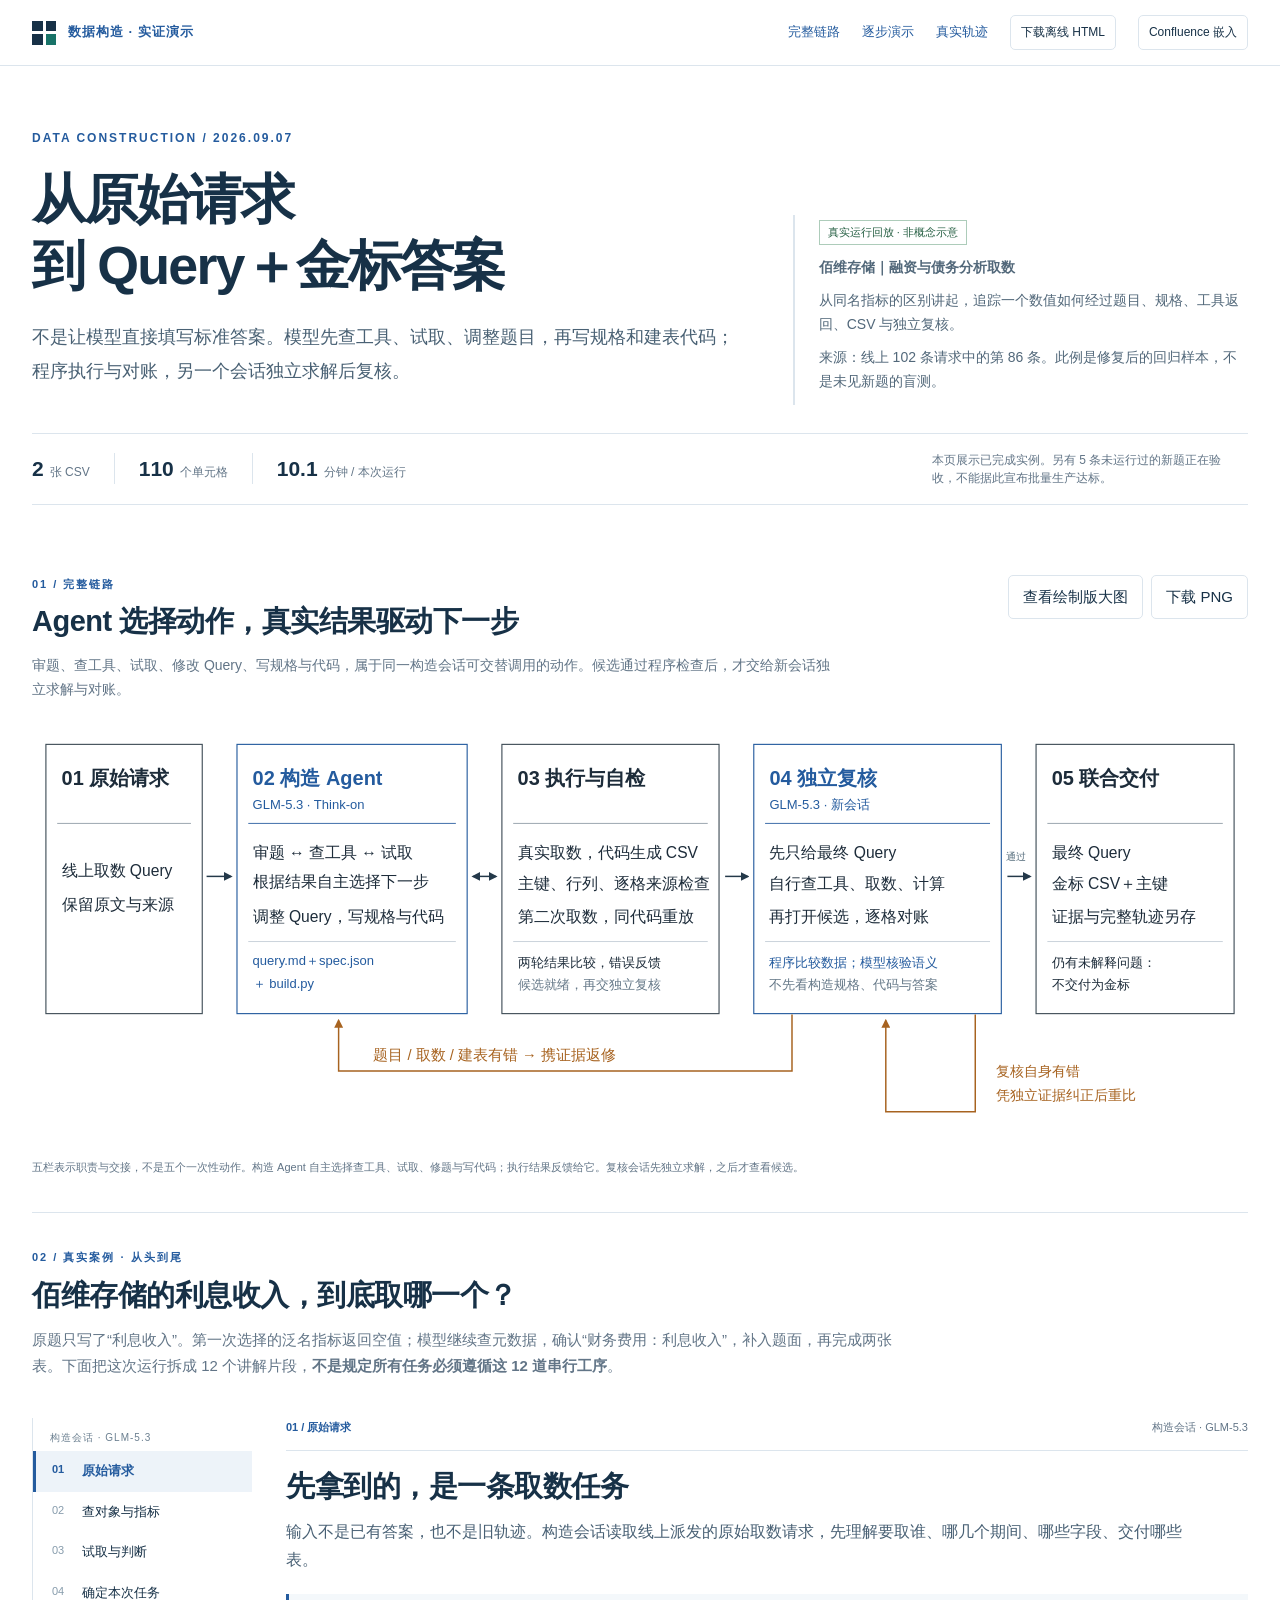
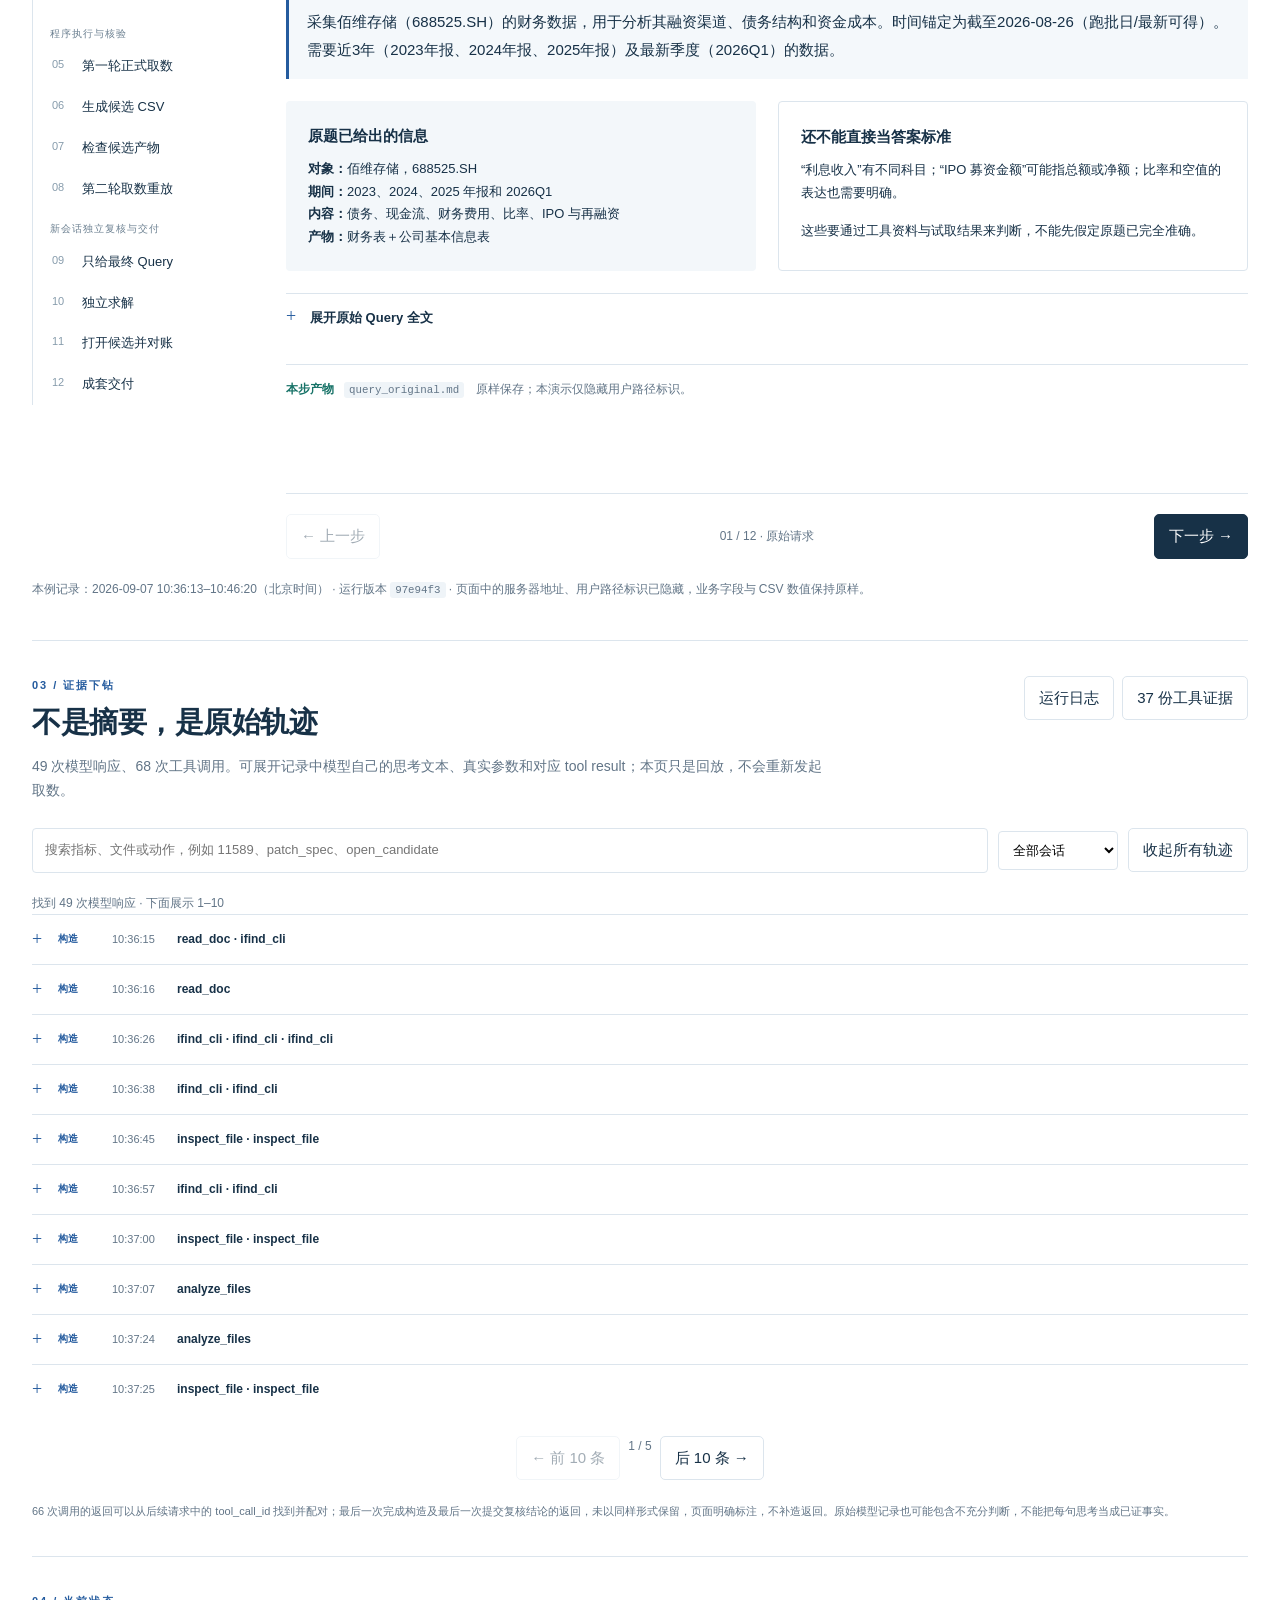
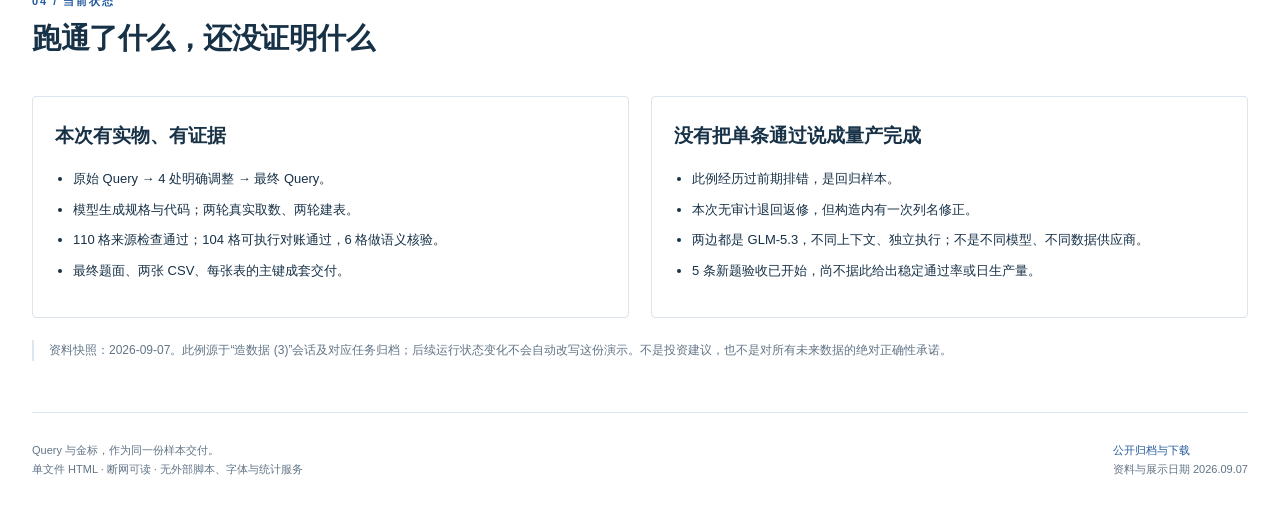
==== pipeline-20260907/index.html @ 7c8c0721 "Add evidence-backed data construction walkthrough" ====
<!doctype html>
<html lang="zh-CN">
<head>
<meta charset="utf-8"><meta name="viewport" content="width=device-width,initial-scale=1">
<meta name="description" content="从线上 Query 到金标 CSV：基于一条真实 GLM-5.3 运行的逐步演示，含规格、原始工具返回、完整轨迹与交付物。">
<title>数据构造｜从原始请求到 Query＋金标答案</title>
<style>
:root{--ink:#173147;--muted:#627587;--blue:#245b9e;--teal:#187368;--line:#dce5ed;--pale:#f3f7fa;--amber:#9e6017;--paper:#fff;--font:"Microsoft YaHei UI","PingFang SC","Noto Sans CJK SC",sans-serif}
*{box-sizing:border-box}html{scroll-behavior:smooth;scroll-padding-top:82px}body{margin:0;background:var(--paper);color:var(--ink);font-family:var(--font);line-height:1.75;font-size:15px}button,input,select{font:inherit}button,a{touch-action:manipulation}button{cursor:pointer}a{color:var(--blue);text-decoration:none}a:hover{text-decoration:underline}button{color:inherit;background:white;border:1px solid var(--line);border-radius:5px;padding:8px 14px}button:hover{background:var(--pale);border-color:#9db4c9}button:disabled{opacity:.4;cursor:default}button:focus-visible,a:focus-visible,input:focus-visible,select:focus-visible,summary:focus-visible{outline:3px solid #77aadb;outline-offset:3px}.primary{background:var(--ink);color:white;border-color:var(--ink)}.primary:hover{background:var(--blue);color:white}.small{font-size:12px}.muted{color:var(--muted)}.mono,code,pre{font-family:"Cascadia Code",Consolas,monospace}code{font-size:.9em;background:#eff4f8;padding:2px 5px;border-radius:3px;overflow-wrap:anywhere}pre{white-space:pre-wrap;overflow-wrap:anywhere;line-height:1.7;font-size:12px;margin:12px 0 0;padding:16px;background:#f4f7fa;color:#334c60;max-height:430px;overflow:auto;border:1px solid var(--line);border-radius:4px}h1,h2,h3,h4,p{margin-top:0}h1{font-size:clamp(32px,4.2vw,58px);line-height:1.22;letter-spacing:-1.8px;font-weight:750;margin-bottom:22px}h2{font-size:29px;line-height:1.35;letter-spacing:-.5px;margin-bottom:12px}h3{font-size:19px;margin-bottom:12px}h4{font-size:15px;margin-bottom:9px}p{margin-bottom:16px}.wrap{width:min(1240px,calc(100% - 64px));margin:auto}.topbar{position:sticky;top:0;z-index:20;background:rgba(255,255,255,.97);border-bottom:1px solid var(--line)}.topinner{height:65px;display:flex;align-items:center;justify-content:space-between;gap:20px}.brand{display:flex;align-items:center;gap:12px;font-size:13px;font-weight:700;letter-spacing:1px}.brandmark{width:24px;height:24px;display:grid;grid-template-columns:repeat(2,1fr);gap:3px}.brandmark i{background:var(--ink)}.brandmark i:last-child{background:var(--teal)}.topnav{display:flex;align-items:center;gap:22px;font-size:13px}.topnav button{font-size:12px;padding:6px 10px}.hero{padding:62px 0 35px}.eyebrow{font-size:12px;letter-spacing:2px;text-transform:uppercase;color:var(--blue);font-weight:700;margin-bottom:18px}.hero-grid{display:grid;grid-template-columns:1.55fr 1fr;gap:55px;align-items:end}.lead{font-size:18px;line-height:1.9;max-width:730px;color:#496174}.hero-note{border-left:2px solid var(--line);padding:3px 0 3px 24px}.hero-note p{font-size:14px;color:#52687a;margin:0 0 8px}.stamp{display:inline-block;font-size:11px;border:1px solid #adccba;color:#276044;padding:2px 8px;margin-bottom:10px}.headline-number{font-size:28px;font-weight:700;letter-spacing:-1px}.runline{display:flex;gap:0;border-top:1px solid var(--line);border-bottom:1px solid var(--line);margin-top:28px;padding:17px 0;align-items:center;flex-wrap:wrap}.runline>div{padding:0 24px;border-left:1px solid var(--line);line-height:1.5}.runline>div:first-child{padding-left:0;border-left:0}.runline strong{font-size:21px;margin-right:6px}.runline span{font-size:12px;color:var(--muted)}.runline .runstatus{margin-left:auto;border:0;font-size:12px;max-width:340px;color:var(--muted)}section{padding:35px 0;border-bottom:1px solid var(--line)}.sectionhead{display:flex;justify-content:space-between;gap:24px;align-items:flex-start;margin-bottom:25px}.sectionhead p{font-size:14px;color:var(--muted);margin:0;max-width:800px}.sectionhead .buttons{flex-shrink:0}.sectionlabel{font-size:11px;letter-spacing:2px;color:var(--blue);font-weight:700;margin-bottom:8px}.buttons{display:flex;gap:8px;flex-wrap:wrap}.flow-row{display:grid;grid-template-columns:138px repeat(4,1fr);border-top:1px solid var(--line);padding:20px 0;gap:16px;align-items:stretch}.flow-role{font-size:13px;padding-top:9px;font-weight:700}.flow-role span{display:block;font-weight:400;color:var(--muted);font-size:11px;margin-top:6px}.flow-node{padding:10px 12px 12px;text-align:left;position:relative;min-height:110px;border:0;border-left:1px solid var(--line);border-radius:0;background:white}.flow-node:hover{border-color:var(--blue);background:#f3f7fb}.flow-node b{display:block;font-size:15px;margin:5px 0}.flow-node small{display:block;font-size:11px;line-height:1.7;color:var(--muted)}.flow-node .num{font-size:11px;color:var(--blue);letter-spacing:1px}.flow-node:not(:last-child):after{content:'→';position:absolute;right:-15px;top:45px;color:#92a7b8;font-size:17px}.flow-bottom{display:flex;gap:25px;font-size:12px;padding:14px 16px;background:var(--pale);color:#506879}.flow-bottom strong{color:var(--ink)}.walkthrough{padding-bottom:40px}.casehead{display:flex;gap:25px;align-items:center;margin-bottom:23px}.casecode{display:inline-block;font-size:11px;color:var(--blue);letter-spacing:1px;border-bottom:2px solid var(--blue);padding-bottom:5px;margin-bottom:10px}.caseintro{font-size:15px;color:var(--muted);max-width:875px}.walk-layout{display:grid;grid-template-columns:220px minmax(0,1fr);gap:34px;align-items:start}.step-nav{position:sticky;top:85px;border-left:1px solid var(--line)}.navgroup{font-size:10px;color:#6c8091;letter-spacing:1px;padding:11px 17px 4px}.step-nav button{display:flex;gap:12px;text-align:left;width:100%;padding:9px 16px;border:0;border-left:3px solid transparent;border-radius:0;font-size:13px}.step-nav button span{color:#879cac;font-size:11px;min-width:18px}.step-nav button[aria-current=step]{background:#edf3f9;border-left-color:var(--blue);font-weight:700;color:var(--blue)}.step-nav button[aria-current=step] span{color:var(--blue)}.stage{min-height:650px;display:none}.stage.active{display:block}.stage-top{display:flex;justify-content:space-between;align-items:center;font-size:11px;color:var(--muted);margin-bottom:16px;border-bottom:1px solid var(--line);padding-bottom:12px}.stage-top b{color:var(--blue)}.stage .intro{font-size:16px;color:#486074;max-width:900px}.split{display:grid;grid-template-columns:1fr 1fr;gap:22px;margin:22px 0}.split-wide{display:grid;grid-template-columns:1.3fr 1fr;gap:24px}.box{background:var(--pale);padding:22px;border-radius:4px}.box.plain{background:white;border:1px solid var(--line)}.box h4{color:var(--ink)}.box p:last-child{margin-bottom:0}.box p,.box li{font-size:13px}.box ul{padding-left:18px;margin:8px 0}.quote{font-size:15px;line-height:1.9;border-left:3px solid var(--blue);padding:14px 18px;margin:20px 0;background:#f4f8fb}.artifact{font-size:12px;color:var(--muted);border-top:1px solid var(--line);padding-top:14px;margin-top:22px}.artifact strong{color:var(--teal);margin-right:10px}details{border-top:1px solid var(--line);margin-top:14px;padding:12px 0}summary{font-size:13px;font-weight:600;cursor:pointer;list-style:none;display:flex;gap:10px;align-items:baseline}summary:before{content:'+';color:var(--blue);font:18px Consolas;min-width:14px}details[open]>summary:before{content:'−'}summary small{font-weight:400;color:var(--muted);margin-left:auto}.proofnote{font-size:11px;color:var(--muted);margin:10px 0 0}.table-wrap{overflow-x:auto;border:1px solid var(--line);border-radius:4px;margin:16px 0;max-height:470px}table{border-collapse:collapse;width:100%;font-size:12px}th{background:#edf3f7;color:#3e566a;text-align:left;font-weight:600;position:sticky;top:0;z-index:1}th,td{border-bottom:1px solid var(--line);padding:11px 13px;vertical-align:top;white-space:nowrap}tr:last-child td{border-bottom:0}td{font-variant-numeric:tabular-nums}td.wrapcell{white-space:normal;min-width:220px;max-width:430px}tbody tr:hover{background:#f8fbfd}.highlight td{background:#eef7f5}.tag{font-size:10px;background:#e7f2ef;color:#236559;padding:2px 6px;white-space:nowrap}.badtag{background:#fff1df;color:#925911}.metricfocus{font-family:Consolas,monospace;font-size:34px;letter-spacing:-1px;color:var(--teal);line-height:1.25;margin:8px 0}.cellpath{display:grid;grid-template-columns:1fr 22px 1fr 22px 1fr;gap:5px;align-items:center;margin:20px 0}.cellpath>div{min-width:0;padding:15px 12px;background:var(--pale);font-size:12px}.cellpath>span{color:var(--muted);text-align:center}.cellpath b{display:block;color:var(--teal);font:18px Consolas;margin:7px 0;overflow-wrap:anywhere}.cellpath small{color:var(--muted);font-size:10px}.patch-grid{display:grid;grid-template-columns:1fr 1fr;gap:12px;margin-top:16px}.patch-grid>div{padding:14px;background:var(--pale);font-size:12px;white-space:pre-wrap;overflow-wrap:anywhere}.patch-grid .after{background:#edf6f2}.patch-label{font-size:10px;letter-spacing:1px;color:var(--muted);display:block;margin-bottom:10px}.callout{padding:15px 18px;border-left:3px solid var(--teal);background:#f2f8f6;font-size:13px;margin:20px 0}.callout.warning{border-color:var(--amber);background:#fcf7ee}.resultstrip{display:flex;gap:30px;border-top:1px solid var(--line);border-bottom:1px solid var(--line);padding:20px 0;margin:22px 0}.resultstrip div{flex:1;font-size:12px;color:var(--muted)}.resultstrip strong{display:block;font-size:27px;line-height:1.3;color:var(--teal)}.pager{display:flex;justify-content:space-between;border-top:1px solid var(--line);padding-top:20px;margin-top:25px;gap:20px;align-items:center}.pager span{font-size:12px;color:var(--muted)}.sectionfoot{font-size:12px;color:var(--muted);padding-top:20px}.route-tree{font:12px/1.8 Consolas,monospace;background:var(--pale);padding:20px;white-space:pre-wrap;overflow-wrap:anywhere}.gold-toolbar{display:flex;align-items:center;gap:10px;flex-wrap:wrap;font-size:12px}.gold-toolbar select{max-width:100%;padding:7px;border:1px solid var(--line);border-radius:4px;background:white;color:var(--ink)}.toolbar{display:flex;gap:10px;flex-wrap:wrap;margin:20px 0;align-items:center}.toolbar input{flex:1;min-width:180px;border:1px solid var(--line);border-radius:4px;padding:10px 12px;font-size:13px}.toolbar select{border:1px solid var(--line);padding:10px;border-radius:4px;background:white;font-size:13px}.trace-row{border-top:1px solid var(--line);margin:0;padding:14px 0}.trace-row summary{display:grid;grid-template-columns:16px 44px 55px minmax(0,1fr);gap:10px;align-items:center}.trace-row summary .trace-time{font-size:11px;font-weight:400;color:var(--muted)}.trace-row summary .trace-title{font-size:12px;overflow-wrap:anywhere}.role-chip{font-size:10px;color:var(--blue);font-weight:600}.role-chip.audit{color:var(--teal)}.trace-body{padding:5px 0 10px 36px}.trace-body p{font-size:13px;white-space:pre-wrap}.trace-body details{padding:8px 0;margin-top:8px}.trace-body pre{max-height:360px;font-size:11px}.trace-meta{font-size:10px;color:var(--muted);margin:13px 0}.countline{font-size:12px;color:var(--muted)}.trace-controls{display:flex;gap:8px;justify-content:center;margin:22px 0}.footer{padding:28px 0 40px;font-size:11px;color:var(--muted)}.footer .wrap{display:flex;justify-content:space-between;gap:25px}.footer p{margin:0}dialog{border:1px solid var(--line);border-radius:8px;padding:28px;max-width:760px;width:calc(100% - 40px);max-height:90vh;color:var(--ink);box-shadow:0 15px 60px #152a4226}dialog::backdrop{background:#162d4670}dialog header{display:flex;justify-content:space-between;gap:20px;align-items:center;margin-bottom:20px}dialog header h3{margin:0}dialog img{display:block;width:100%;height:auto}#flowDialog{max-width:1500px}.embed-note{font-size:13px}.toast{position:fixed;bottom:22px;left:50%;transform:translateX(-50%);background:var(--ink);color:white;padding:10px 18px;border-radius:5px;font-size:13px;z-index:100;max-width:90%;display:none}.filepill{display:inline-block;border:1px solid var(--line);font-size:11px;padding:5px 9px;margin:3px;overflow-wrap:anywhere}.stage .mini{font-size:12px;color:var(--muted)}.audit-split{display:grid;grid-template-columns:1fr 1fr;gap:22px;margin:22px 0}.audit-split>div{border-top:3px solid var(--blue);padding-top:18px}.audit-split>div:last-child{border-color:var(--teal)}.short-list{padding-left:20px;font-size:14px}.short-list li{padding:4px 0}.query-toggle{display:flex;gap:7px;margin-bottom:10px}.query-toggle button[aria-pressed=true]{background:var(--ink);color:white}.querytext{max-height:550px;font-family:var(--font);font-size:13px;line-height:1.9}.statusnote{border-left:2px solid var(--line);padding-left:15px;font-size:12px;color:var(--muted)}.visually-hidden{position:absolute;width:1px;height:1px;padding:0;margin:-1px;overflow:hidden;clip:rect(0,0,0,0)}
@media(max-width:1000px){.wrap{width:calc(100% - 40px)}.hero-grid{grid-template-columns:1fr;gap:12px}.hero-note{max-width:700px}.runline .runstatus{margin-left:0;padding-left:0;margin-top:12px;max-width:none;width:100%}.flow-row{grid-template-columns:100px repeat(4,1fr);gap:8px}.flow-node{padding:8px}.flow-node b{font-size:13px}.flow-node small{font-size:10px}.flow-node:not(:last-child):after{right:-10px}.walk-layout{grid-template-columns:175px minmax(0,1fr);gap:24px}.step-nav button{font-size:12px;padding-left:10px}.split-wide{grid-template-columns:1fr}.topnav{gap:15px}.topnav a:nth-child(3){display:none}}
@media(max-width:720px){body{font-size:14px}.wrap{width:calc(100% - 32px)}.topinner{height:57px}.brand{font-size:11px;letter-spacing:0}.brandmark{width:19px;height:19px}.topnav{gap:10px}.topnav a{display:none}.topnav button{font-size:11px;padding:5px 8px}.hero{padding-top:35px}h1{font-size:35px;letter-spacing:-1px}h2{font-size:24px}.lead{font-size:15px}.hero-note{padding-left:14px}.runline>div{padding:0 13px}.runline strong{font-size:18px}.runline .runstatus{font-size:11px}.sectionhead{display:block}.sectionhead .buttons{margin-top:14px}.flow-row{grid-template-columns:1fr 1fr;padding-top:12px;gap:8px}.flow-role{grid-column:1/-1;display:flex;gap:12px;align-items:baseline;padding-bottom:4px}.flow-role span{display:inline}.flow-node{min-height:102px;border:1px solid var(--line);padding:10px}.flow-node b{font-size:14px}.flow-node small{font-size:11px}.flow-node:not(:last-child):after{display:none}.flow-bottom{display:block;font-size:11px}.flow-bottom div+div{margin-top:9px}.walk-layout{display:block}.step-nav{position:relative;top:auto;display:grid;grid-template-columns:repeat(4,1fr);gap:5px;border:0;margin-bottom:24px}.navgroup{display:none}.step-nav button{font-size:11px;line-height:1.5;border:1px solid var(--line);padding:8px 5px;gap:4px;flex-direction:column}.step-nav button[aria-current=step]{border-color:var(--blue)}.step-nav button span{font-size:9px}.stage{min-height:0}.stage .intro{font-size:14px}.split,.audit-split,.patch-grid{grid-template-columns:1fr}.box{padding:17px}.cellpath{grid-template-columns:1fr;gap:0}.cellpath>span{transform:rotate(90deg);padding:0;height:24px}.cellpath>div{display:flex;align-items:center;justify-content:space-between;gap:8px}.cellpath b{font-size:18px}.cellpath small{max-width:120px;text-align:right}.pager{gap:10px}.pager span{font-size:11px}.pager button{padding:8px 11px;font-size:12px}.resultstrip{gap:14px}.resultstrip strong{font-size:22px}.resultstrip div{font-size:11px}th,td{padding:10px;font-size:11px}.trace-row summary{grid-template-columns:14px 36px 48px minmax(0,1fr);gap:6px}.trace-row summary .trace-title{font-size:11px}.trace-body{padding-left:0}.footer .wrap{display:block}.footer p+p{margin-top:8px}.toolbar input{min-width:100%;width:100%}.toolbar select{flex:1}.sectionhead .buttons button{font-size:12px}.topnav button:first-of-type{display:none}dialog{padding:20px}section{padding:29px 0}}
@media(prefers-reduced-motion:reduce){html{scroll-behavior:auto}}
@media print{html{scroll-behavior:auto}body{font-size:11px}.topbar,.step-nav,.pager,.toolbar,.buttons,.topnav,.trace-controls,dialog,.footer a,#trace-section,.hide-print{display:none!important}.wrap{width:100%}.hero{padding:15px 0}.hero-grid{display:block}.hero-note{margin:12px 0}.hero h1{font-size:29px}h2{font-size:22px}h3{font-size:16px}.runline{margin-top:10px}.walk-layout{display:block}.stage{display:block!important;min-height:0;break-inside:avoid;margin:15px 0;padding-top:15px;border-top:1px solid #bbb}.stage-top{margin-bottom:8px}.stage .intro{font-size:12px}.split,.audit-split{gap:14px;margin:12px 0}.box{padding:12px}.quote{font-size:12px;padding:10px}.table-wrap{max-height:none}details{display:none}p{margin-bottom:10px}.sectionhead{margin-bottom:14px}section{padding:20px 0}.flow-row{grid-template-columns:100px repeat(4,1fr);padding:10px 0;gap:8px}.flow-node{min-height:90px}.flow-node small{font-size:9px}.flow-node b{font-size:11px}.sectionfoot,.mini,.proofnote{font-size:10px}.cellpath b{font-size:15px}.flow-bottom{display:none}.runline .runstatus{display:none}.gold-toolbar{display:none}th,td{font-size:9px;padding:6px}.metricfocus{font-size:25px}.resultstrip{padding:12px 0}.resultstrip strong{font-size:22px}.stage .artifact{font-size:10px}#walkthrough{border:0}.footer{padding:10px 0}}
</style>
</head>
<body>
<header class="topbar"><div class="wrap topinner"><a class="brand" href="#top" aria-label="回到顶部"><span class="brandmark" aria-hidden="true"><i></i><i></i><i></i><i></i></span>数据构造 · 实证演示</a><nav class="topnav" aria-label="页面导航"><a href="#flow">完整链路</a><a href="#walkthrough">逐步演示</a><a href="#trace-section">真实轨迹</a><button data-action="offline">下载离线 HTML</button><button data-action="share">Confluence 嵌入</button></nav></div></header>
<main id="top" class="wrap">
<div class="hero"><div class="eyebrow">DATA CONSTRUCTION / 2026.09.07</div><div class="hero-grid"><div><h1>从原始请求<br>到 Query＋金标答案</h1><p class="lead">不是让模型直接填写标准答案。模型先查工具、试取、调整题目，再写规格和建表代码；程序执行与对账，另一个会话独立求解后复核。</p></div><aside class="hero-note"><span class="stamp">真实运行回放 · 非概念示意</span><p><strong>佰维存储｜融资与债务分析取数</strong></p><p>从同名指标的区别讲起，追踪一个数值如何经过题目、规格、工具返回、CSV 与独立复核。</p><p class="small">来源：线上 102 条请求中的第 86 条。此例是修复后的回归样本，不是未见新题的盲测。</p></aside></div><div class="runline"><div><strong>2</strong><span>张 CSV</span></div><div><strong>110</strong><span>个单元格</span></div><div><strong>10.1</strong><span>分钟 / 本次运行</span></div><div class="runstatus">本页展示已完成实例。另有 5 条未运行过的新题正在验收，不能据此宣布批量生产达标。</div></div></div>

<section id="flow"><div class="sectionhead"><div><div class="sectionlabel">01 / 完整链路</div><h2>Agent 选择动作，真实结果驱动下一步</h2><p>审题、查工具、试取、修改 Query、写规格与代码，属于同一构造会话可交替调用的动作。候选通过程序检查后，才交给新会话独立求解与对账。</p></div><div class="buttons"><button data-action="diagram">查看绘制版大图</button><button data-action="png">下载 PNG</button></div></div><div id="overview"></div></section>

<section id="walkthrough" class="walkthrough"><div class="casehead"><div><div class="sectionlabel">02 / 真实案例 · 从头到尾</div><h2>佰维存储的利息收入，到底取哪一个？</h2><p class="caseintro">原题只写了“利息收入”。第一次选择的泛名指标返回空值；模型继续查元数据，确认“财务费用：利息收入”，补入题面，再完成两张表。下面把这次运行拆成 12 个讲解片段，<strong>不是规定所有任务必须遵循这 12 道串行工序</strong>。</p></div></div><div class="walk-layout"><nav class="step-nav" id="stepNav" aria-label="案例步骤"></nav><div><div id="stages"></div><div class="pager"><button id="prevStep">← 上一步</button><span id="stepCount" aria-live="polite">01 / 12</span><button id="nextStep" class="primary">下一步 →</button></div></div></div><div class="sectionfoot">本例记录：2026-09-07 10:36:13–10:46:20（北京时间） · 运行版本 <code>97e94f3</code> · 页面中的服务器地址、用户路径标识已隐藏，业务字段与 CSV 数值保持原样。</div></section>

<section id="trace-section"><div class="sectionhead"><div><div class="sectionlabel">03 / 证据下钻</div><h2>不是摘要，是原始轨迹</h2><p>49 次模型响应、68 次工具调用。可展开记录中模型自己的思考文本、真实参数和对应 tool result；本页只是回放，不会重新发起取数。</p></div><div class="buttons"><button data-action="log">运行日志</button><button data-action="evidence">37 份工具证据</button></div></div><div class="toolbar"><input id="traceSearch" aria-label="搜索轨迹" placeholder="搜索指标、文件或动作，例如 11589、patch_spec、open_candidate"><select id="traceRole" aria-label="筛选轨迹角色"><option value="all">全部会话</option><option value="构造">构造会话</option><option value="审计">独立复核会话</option></select><button id="collapseTrace">收起所有轨迹</button></div><div id="traceCount" class="countline" aria-live="polite"></div><div id="traceList"></div><div class="trace-controls"><button id="tracePrev">← 前 10 条</button><span id="tracePage" class="countline"></span><button id="traceNext">后 10 条 →</button></div><p class="proofnote">66 次调用的返回可以从后续请求中的 tool_call_id 找到并配对；最后一次完成构造及最后一次提交复核结论的返回，未以同样形式保留，页面明确标注，不补造返回。原始模型记录也可能包含不充分判断，不能把每句思考当成已证事实。</p></section>

<section><div class="sectionhead"><div><div class="sectionlabel">04 / 当前状态</div><h2>跑通了什么，还没证明什么</h2></div></div><div class="split"><div class="box plain"><h3>本次有实物、有证据</h3><ul class="short-list"><li>原始 Query → 4 处明确调整 → 最终 Query。</li><li>模型生成规格与代码；两轮真实取数、两轮建表。</li><li>110 格来源检查通过；104 格可执行对账通过，6 格做语义核验。</li><li>最终题面、两张 CSV、每张表的主键成套交付。</li></ul></div><div class="box plain"><h3>没有把单条通过说成量产完成</h3><ul class="short-list"><li>此例经历过前期排错，是回归样本。</li><li>本次无审计退回返修，但构造内有一次列名修正。</li><li>两边都是 GLM-5.3，不同上下文、独立执行；不是不同模型、不同数据供应商。</li><li>5 条新题验收已开始，尚不据此给出稳定通过率或日生产量。</li></ul></div></div><p class="statusnote">资料快照：2026-09-07。此例源于“造数据 (3)”会话及对应任务归档；后续运行状态变化不会自动改写这份演示。不是投资建议，也不是对所有未来数据的绝对正确性承诺。</p></section>
</main>
<footer class="footer"><div class="wrap"><p>Query 与金标，作为同一份样本交付。<br>单文件 HTML · 断网可读 · 无外部脚本、字体与统计服务</p><p><a href="https://github.com/JustCoolPig/data_construction/tree/main/pipeline-20260907" target="_blank" rel="noopener">公开归档与下载</a><br>资料与展示日期 2026.09.07</p></div></footer>
<dialog id="flowDialog"><header><h3>完整数据构造链路</h3><button data-close>关闭</button></header><img id="flowImage" src="[data-uri]" alt="原始请求、查对象指标、试取判断、确定任务、正式取数、CSV建表、程序检查、第二次重放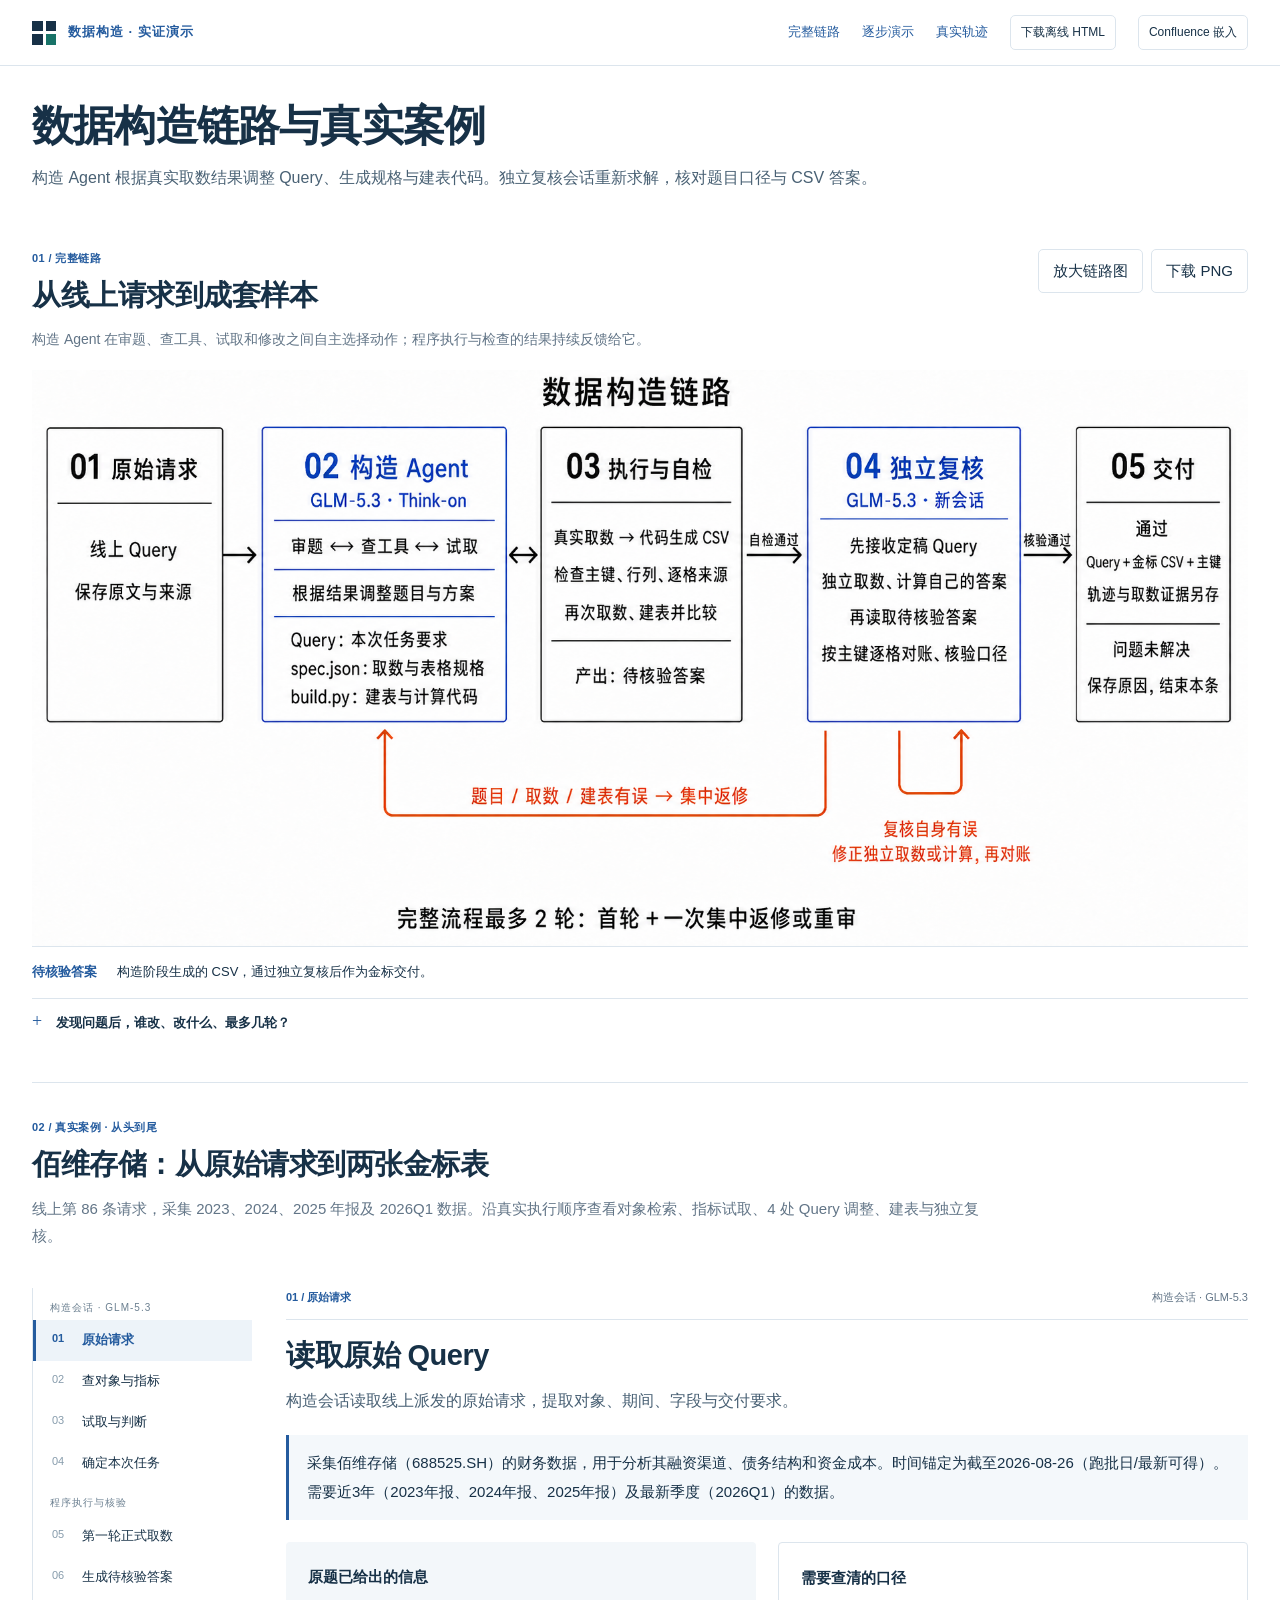
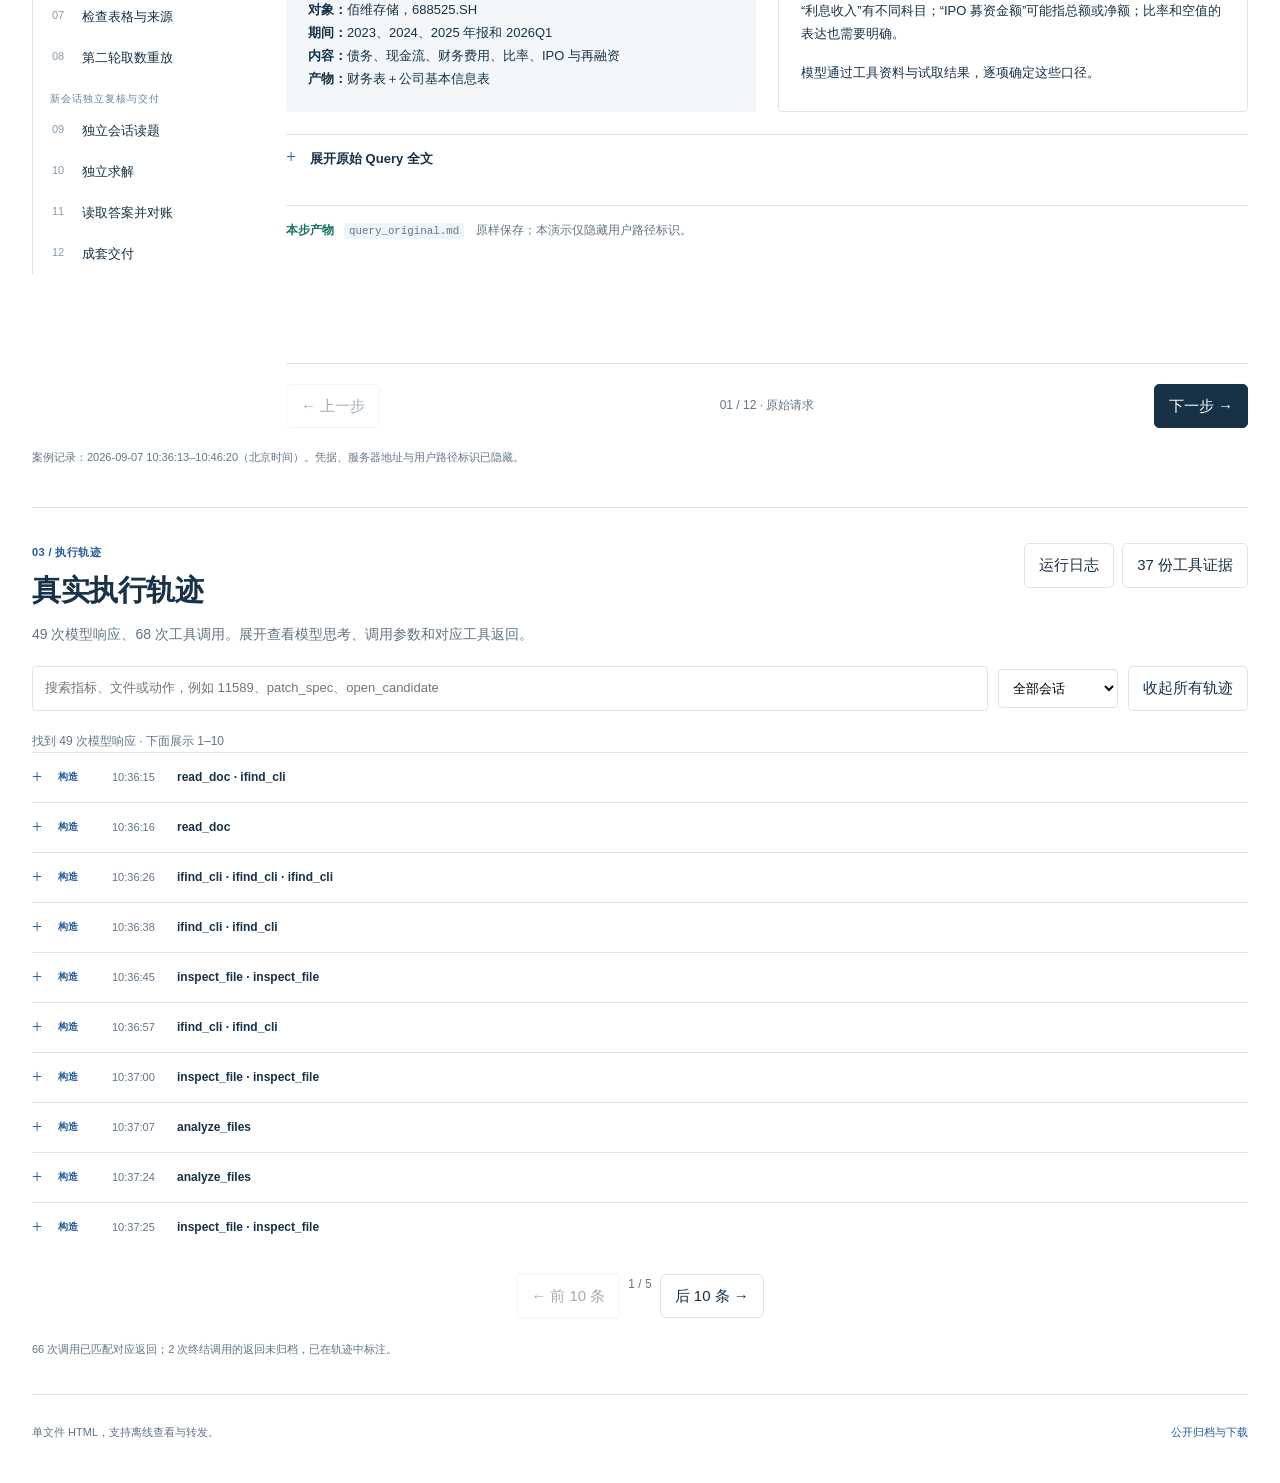
